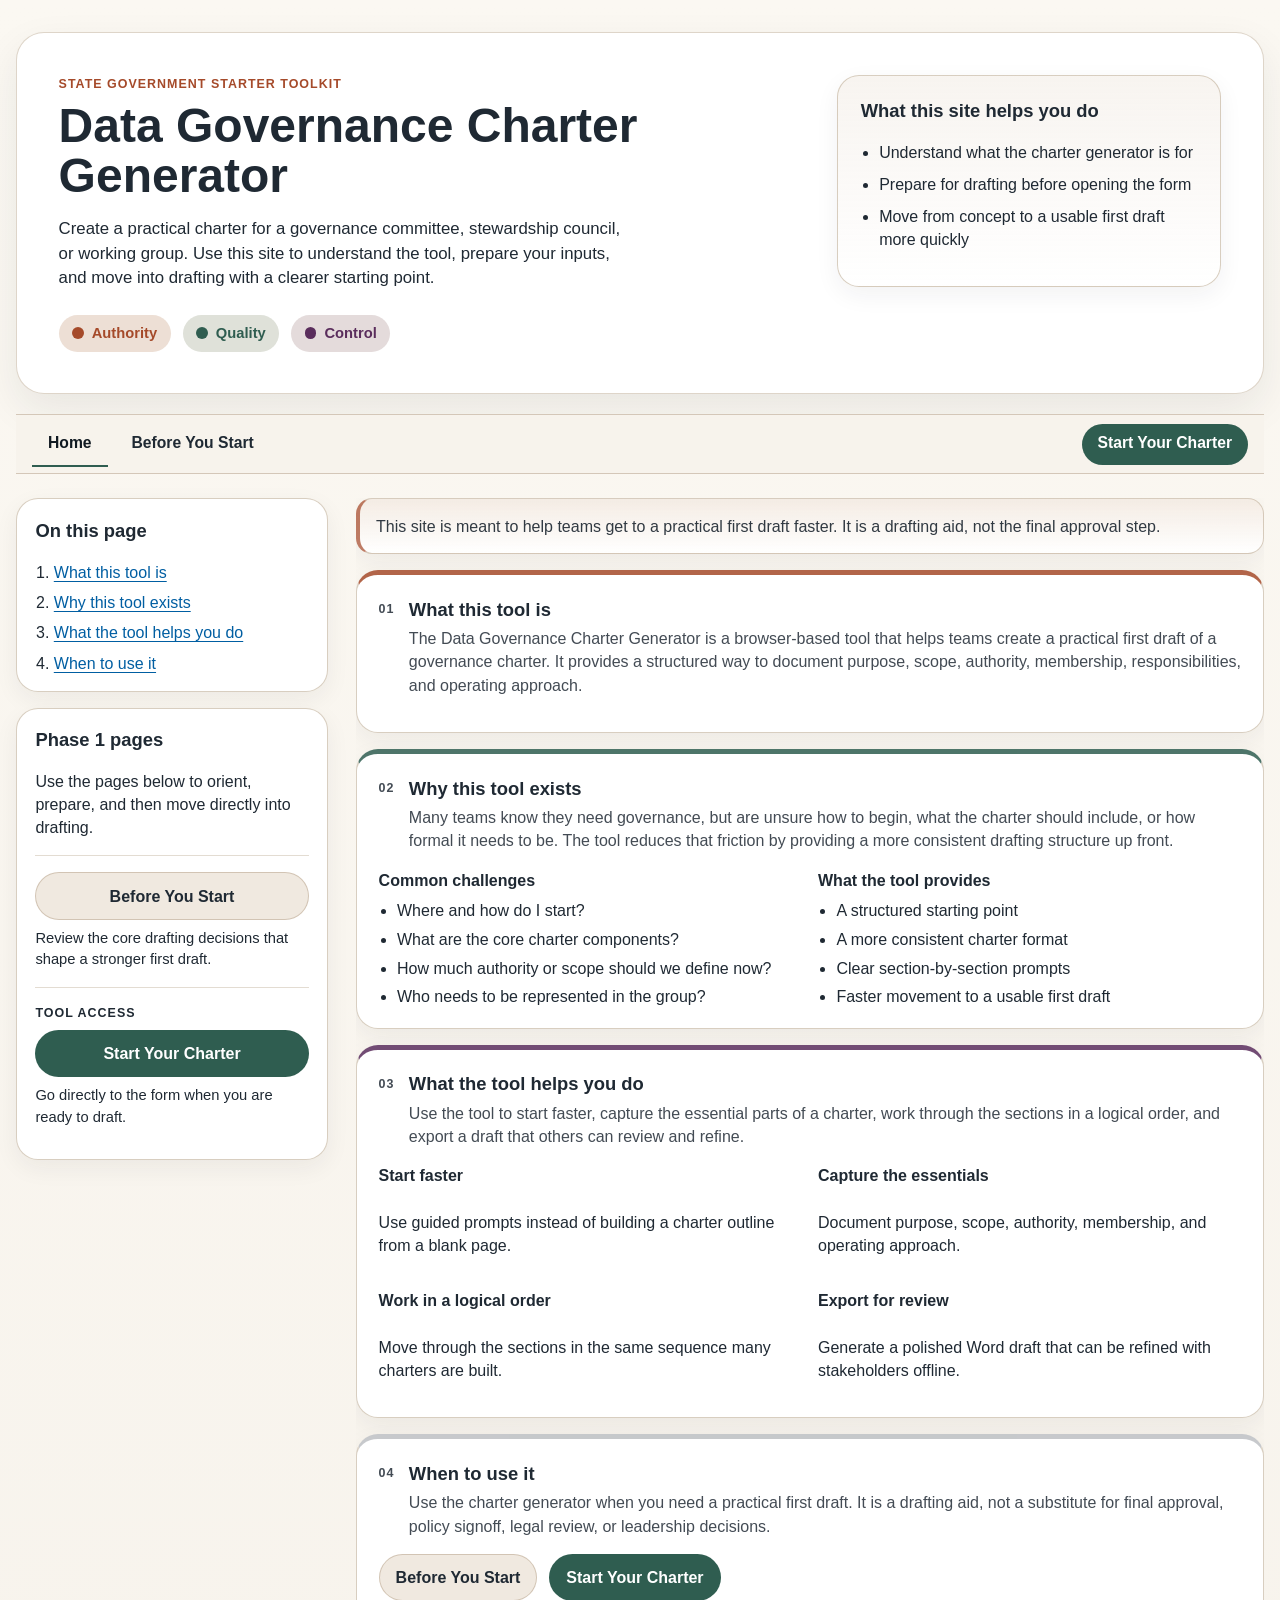
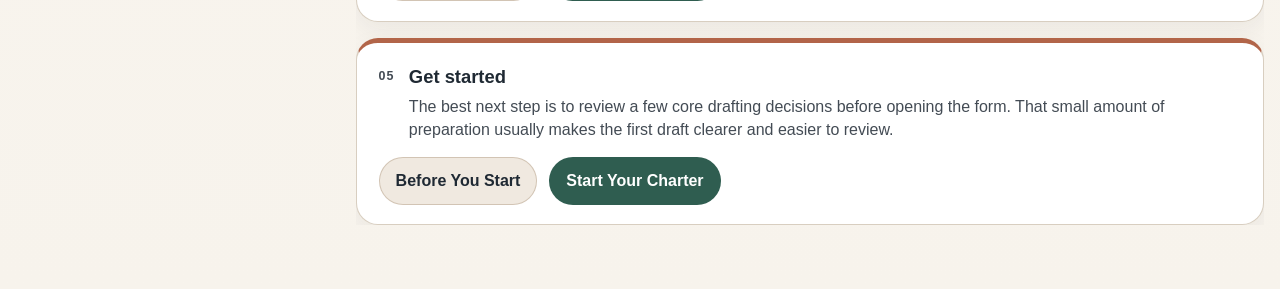
==== home.html @ 2866e6fb "Add files via upload" ====
<!DOCTYPE html>
<html lang="en">
<head>
  <meta charset="UTF-8" />
  <meta name="viewport" content="width=device-width, initial-scale=1.0" />
  <title>Data Governance Charter Generator | Home</title>
  <link rel="stylesheet" href="style.css" />
  <script defer src="script.js"></script>
</head>
<body>
  <a class="skip-link" href="#main-content">Skip to main content</a>

  <div class="page-shell">

    <header class="hero" aria-labelledby="page-title">
      <div class="hero__copy">
        <p class="eyebrow">State Government Starter Toolkit</p>
        <h1 id="page-title">Data Governance Charter Generator</h1>
        <p class="hero__lede">
          Create a practical charter for a governance committee, stewardship council, or working group. Use this site to understand the tool, prepare your inputs, and move into drafting with a clearer starting point.
        </p>

        <div class="hero__chips" aria-label="Design themes">
          <span class="role-chip role-chip--owner">Authority</span>
          <span class="role-chip role-chip--steward">Quality</span>
          <span class="role-chip role-chip--custodian">Control</span>
        </div>
      </div>

      <aside class="hero__panel" aria-label="What this site helps you do">
        <h2>What this site helps you do</h2>
        <ul>
          <li>Understand what the charter generator is for</li>
          <li>Prepare for drafting before opening the form</li>
          <li>Move from concept to a usable first draft more quickly</li>
        </ul>
      </aside>
    </header>

    <nav class="site-tabs" aria-label="Primary">
      <div class="site-tabs__inner">
        <a class="site-tab site-tab--active" href="home.html" aria-current="page">Home</a>
        <a class="site-tab" href="before-you-start.html">Before You Start</a>
        <a class="site-tab site-tab--primary" href="index.html#charter-form">Start Your Charter</a>
      </div>
    </nav>

    <main id="main-content" class="workspace">

      <nav class="jump-nav" aria-label="Page navigation">
        <div class="jump-nav__card">
          <h2>On this page</h2>
          <ol>
            <li><a href="#section-overview">What this tool is</a></li>
            <li><a href="#section-why">Why this tool exists</a></li>
            <li><a href="#section-helps">What the tool helps you do</a></li>
            <li><a href="#section-when">When to use it</a></li>
          </ol>
        </div>

        <div class="jump-nav__card jump-nav__card--support">
          <h2>Phase 1 pages</h2>
          <p>Use the pages below to orient, prepare, and then move directly into drafting.</p>

          <div class="jump-nav__actions">
            <a class="button button--secondary button--sidebar" href="before-you-start.html">Before You Start</a>
            <p class="jump-nav__helper">Review the core drafting decisions that shape a stronger first draft.</p>
          </div>

          <div class="jump-nav__utilities">
            <p class="utility-label">Tool access</p>
            <a class="button button--primary button--sidebar" href="index.html#charter-form">Start Your Charter</a>
            <p class="jump-nav__helper">Go directly to the form when you are ready to draft.</p>
          </div>
        </div>
      </nav>

      <div class="content-stack">
        <div class="inline-help-banner" role="note">
          This site is meant to help teams get to a practical first draft faster. It is a drafting aid, not the final approval step.
        </div>

        <article class="form-card form-card--owner" id="section-overview">
        <div class="section-heading">
        <p class="section-kicker">01</p>
        <div>
        <h2 id="home-panel-title">What this tool is</h2>
        <p>
                            The Data Governance Charter Generator is a browser-based tool that helps teams
                            create a practical first draft of a governance charter. It provides a structured
                            way to document purpose, scope, authority, membership, responsibilities, and
                            operating approach.
                          </p>
        </div>
        </div>
        </article>

        <article class="form-card form-card--steward" id="section-why">
        <div class="section-heading">
        <p class="section-kicker">02</p>
        <div>
        <h2>Why this tool exists</h2>
        <p>
                            Many teams know they need governance, but are unsure how to begin, what the
                            charter should include, or how formal it needs to be. The tool reduces that
                            friction by providing a more consistent drafting structure up front.
                          </p>
        </div>
        </div>
        <div class="field-grid field-grid--two">
        <div class="field-group">
        <h3>Common challenges</h3>
        <ul class="compact-list">
        <li>Where and how do I start?</li>
        <li>What are the core charter components?</li>
        <li>How much authority or scope should we define now?</li>
        <li>Who needs to be represented in the group?</li>
        </ul>
        </div>
        <div class="field-group">
        <h3>What the tool provides</h3>
        <ul class="compact-list">
        <li>A structured starting point</li>
        <li>A more consistent charter format</li>
        <li>Clear section-by-section prompts</li>
        <li>Faster movement to a usable first draft</li>
        </ul>
        </div>
        </div>
        </article>

        <article class="form-card form-card--custodian" id="section-helps">
        <div class="section-heading">
        <p class="section-kicker">03</p>
        <div>
        <h2>What the tool helps you do</h2>
        <p>
                            Use the tool to start faster, capture the essential parts of a charter, work
                            through the sections in a logical order, and export a draft that others can review
                            and refine.
                          </p>
        </div>
        </div>
        <div class="field-grid field-grid--two">
        <div class="field-group">
        <h3>Start faster</h3>
        <p>Use guided prompts instead of building a charter outline from a blank page.</p>
        </div>
        <div class="field-group">
        <h3>Capture the essentials</h3>
        <p>Document purpose, scope, authority, membership, and operating approach.</p>
        </div>
        <div class="field-group">
        <h3>Work in a logical order</h3>
        <p>Move through the sections in the same sequence many charters are built.</p>
        </div>
        <div class="field-group">
        <h3>Export for review</h3>
        <p>Generate a polished Word draft that can be refined with stakeholders offline.</p>
        </div>
        </div>
        </article>

        <article class="form-card form-card--support" id="section-when">
        <div class="section-heading">
        <p class="section-kicker">04</p>
        <div>
        <h2>When to use it</h2>
        <p>
                            Use the charter generator when you need a practical first draft. It is a drafting
                            aid, not a substitute for final approval, policy signoff, legal review, or leadership
                            decisions.
                          </p>
        </div>
        </div>
        <div class="action-row">
        <a class="button button--secondary" href="before-you-start.html">Before You Start</a>
        <a class="button button--primary" href="index.html#charter-form">Start Your Charter</a>
        </div>
        </article>


        <section class="form-card form-card--owner" id="section-start" aria-labelledby="section-start-title">
          <div class="section-heading">
            <p class="section-kicker">05</p>
            <div>
              <h2 id="section-start-title">Get started</h2>
              <p>
                The best next step is to review a few core drafting decisions before opening the form.
                That small amount of preparation usually makes the first draft clearer and easier to review.
              </p>
            </div>
          </div>

          <div class="action-row">
            <a class="button button--secondary" href="before-you-start.html">Before You Start</a>
            <a class="button button--primary" href="index.html#charter-form">Start Your Charter</a>
          </div>
        </section>
      </div>
    </main>
  </div>
</body>
</html>
---- style.css ----
:root {
  --owner-core: #A54A2A;
  --owner-tint: #EDDFD5;
  --steward-core: #2F5D50;
  --steward-tint: #DFE1D9;
  --custodian-core: #5A2D5C;
  --custodian-tint: #E4DBDB;
  --ink: #1F2933;
  --linen: #F7F3EC;
  --sand: #E8DDD0;
  --divider: #C8B9A6;
  --focus-link: #005EA2;
  --focus-tint: #D8E8F5;
  --surface: #FFFFFF;
  --shadow: 0 16px 40px rgba(31, 41, 51, 0.08);
  --shadow-soft: 0 8px 24px rgba(31, 41, 51, 0.06);
  --radius-xl: 28px;
  --radius-lg: 22px;
  --radius-md: 16px;
  --radius-sm: 12px;
  --space-1: 0.25rem;
  --space-2: 0.5rem;
  --space-3: 0.75rem;
  --space-4: 1rem;
  --space-5: 1.25rem;
  --space-6: 1.5rem;
  --space-8: 2rem;
  --space-10: 2.5rem;
  --space-12: 3rem;
  --font-sans: Aptos, Arial, Calibri, "Segoe UI", sans-serif;
}

* {
  box-sizing: border-box;
}

html {
  scroll-behavior: smooth;
}

body {
  margin: 0;
  background: linear-gradient(180deg, #fbf8f2 0%, var(--linen) 100%);
  color: var(--ink);
  font-family: var(--font-sans);
  line-height: 1.45;
}

img,
svg {
  display: block;
  max-width: 100%;
}

a {
  color: var(--focus-link);
  text-decoration: underline;
  text-underline-offset: 0.16em;
}

a:hover {
  text-decoration-thickness: 2px;
}

button,
input,
select,
textarea {
  font: inherit;
}

.skip-link {
  position: absolute;
  left: -9999px;
  top: auto;
}

.skip-link:focus {
  left: 1rem;
  top: 1rem;
  z-index: 50;
  background: var(--focus-tint);
  color: var(--ink);
  padding: 0.75rem 1rem;
  border-radius: 0.5rem;
  box-shadow: var(--shadow-soft);
}

.page-shell {
  width: min(1320px, calc(100% - 2rem));
  margin: 0 auto;
  padding: 2rem 0 4rem;
}

.hero {
  display: grid;
  grid-template-columns: minmax(0, 1.75fr) minmax(280px, 0.9fr);
  gap: var(--space-8);
  align-items: start;
  background: var(--surface);
  border: 1px solid rgba(200, 185, 166, 0.6);
  border-radius: var(--radius-xl);
  padding: clamp(1.5rem, 2vw + 1rem, 2.75rem);
  box-shadow: var(--shadow);
}

.eyebrow,
.section-kicker,
.filename-label,
.utility-label {
  margin: 0 0 var(--space-2);
  font-size: 0.78rem;
  font-weight: 700;
  letter-spacing: 0.08em;
  text-transform: uppercase;
}

.eyebrow {
  color: var(--owner-core);
}

.hero h1 {
  margin: 0;
  font-size: clamp(2rem, 1.6rem + 1.8vw, 3rem);
  line-height: 1.05;
}

.hero__lede,
.hero__note,
.section-heading p,
.jump-nav__card p,
.form-status,
.field-note,
.advanced-panel__body,
.progress-label {
  line-height: 1.45;
}

.hero__lede {
  max-width: 62ch;
  margin: var(--space-4) 0 0;
  font-size: 1.05rem;
}

.hero__chips {
  display: flex;
  flex-wrap: wrap;
  gap: 0.75rem;
  margin-top: var(--space-6);
}

.role-chip {
  display: inline-flex;
  align-items: center;
  gap: 0.5rem;
  padding: 0.5rem 0.85rem;
  border-radius: 999px;
  font-size: 0.92rem;
  font-weight: 700;
}

.role-chip::before {
  content: "";
  width: 0.72rem;
  height: 0.72rem;
  border-radius: 999px;
  background: currentColor;
}

.role-chip--owner {
  background: var(--owner-tint);
  color: var(--owner-core);
}

.role-chip--steward {
  background: var(--steward-tint);
  color: var(--steward-core);
}

.role-chip--custodian {
  background: var(--custodian-tint);
  color: var(--custodian-core);
}

.hero__panel,
.jump-nav__card,
.form-card,
.phase-panel__grid > .form-card {
  background: var(--surface);
  border: 1px solid rgba(200, 185, 166, 0.7);
  border-radius: var(--radius-lg);
  box-shadow: var(--shadow-soft);
}

.hero__panel {
  padding: 1.4rem 1.4rem 1.2rem;
  background: linear-gradient(180deg, rgba(232, 221, 208, 0.32) 0%, rgba(255, 255, 255, 1) 100%);
}

.hero__panel h2,
.jump-nav__card h2,
.section-heading h2 {
  margin: 0;
  font-size: 1.15rem;
}

.hero__panel ul {
  margin: 1rem 0;
  padding-left: 1.15rem;
}

.hero__panel li + li {
  margin-top: 0.55rem;
}

.site-tabs {
  position: sticky;
  top: 0;
  z-index: 25;
  margin: 1.25rem 0 1.5rem;
  border-top: 1px solid rgba(200, 185, 166, 0.75);
  border-bottom: 1px solid rgba(200, 185, 166, 0.75);
  background: rgba(247, 243, 236, 0.96);
  backdrop-filter: blur(10px);
}

.site-tabs__inner {
  display: flex;
  flex-wrap: wrap;
  gap: 0.5rem;
  padding: 0 1rem;
  min-height: 58px;
  align-items: center;
}

.site-tab {
  display: inline-flex;
  align-items: center;
  justify-content: center;
  min-height: 44px;
  padding: 0.75rem 1rem;
  border-bottom: 2px solid transparent;
  color: var(--ink);
  text-decoration: none;
  font-size: 0.98rem;
  font-weight: 600;
  line-height: 1.2;
  white-space: nowrap;
  transition: background-color 140ms ease, color 140ms ease, border-color 140ms ease, transform 140ms ease;
}

.site-tab:hover,
.site-tab:focus-visible {
  background: #efe8de;
  color: #111a22;
  outline: none;
}

.site-tab--active {
  border-bottom-color: var(--steward-core);
  color: #111a22;
}

.site-tab--primary {
  margin-left: auto;
  border-bottom-color: transparent;
  background: var(--steward-core);
  color: #ffffff;
  border-radius: 999px;
  min-height: 38px;
  padding: 0.65rem 1rem;
}

.site-tab--primary:hover,
.site-tab--primary:focus-visible {
  background: #274d43;
  color: #ffffff;
}

.phase-panels {
  margin-bottom: var(--space-8);
}

.phase-panel {
  display: none;
}

.phase-panel.is-active {
  display: block;
}

.phase-panel__grid {
  display: grid;
  gap: 1rem;
}

.workspace {
  display: grid;
  grid-template-columns: 312px minmax(0, 1fr);
  column-gap: 1.75rem;
  row-gap: 1.75rem;
  align-items: start;
}

.workspace > * {
  min-width: 0;
}

.jump-nav {
  grid-column: 1;
  width: 312px;
  max-width: 100%;
  min-width: 0;
  position: sticky;
  top: 5rem;
  display: grid;
  gap: 1rem;
  align-self: start;
  justify-self: start;
}

.jump-nav__card {
  padding: 1.15rem 1.15rem 1rem;
}

.jump-nav__card ol {
  margin: 1rem 0 0;
  padding-left: 1.15rem;
}

.jump-nav__card li + li {
  margin-top: 0.45rem;
}

.jump-nav__actions,
.jump-nav__utilities {
  margin-top: 1rem;
  padding-top: 1rem;
  border-top: 1px solid rgba(200, 185, 166, 0.5);
}

.jump-nav__helper {
  margin-top: 0.5rem;
  font-size: 0.92rem;
  overflow-wrap: anywhere;
  word-break: break-word;
}

#filename-preview {
  display: inline-block;
  max-width: 100%;
  overflow-wrap: anywhere;
  word-break: break-word;
}

.progress-meter {
  width: 100%;
  height: 10px;
  margin: 0.9rem 0 0.35rem;
  border-radius: 999px;
  background: rgba(232, 221, 208, 0.7);
  overflow: hidden;
}

.progress-meter__bar {
  height: 100%;
  width: 0;
  background: linear-gradient(90deg, var(--owner-core) 0%, var(--steward-core) 55%, var(--custodian-core) 100%);
  transition: width 220ms ease;
}

.progress-label {
  margin: 0 0 1rem;
  font-size: 0.92rem;
  color: rgba(31, 41, 51, 0.8);
}

.inline-help-banner {
  padding: 0.95rem 1rem;
  border: 1px solid rgba(200, 185, 166, 0.72);
  border-left: 4px solid rgba(165, 74, 42, 0.72);
  border-radius: var(--radius-md);
  background: linear-gradient(180deg, rgba(237, 223, 213, 0.46) 0%, rgba(255, 255, 255, 0.94) 100%);
  color: rgba(31, 41, 51, 0.92);
  box-shadow: var(--shadow-soft);
}

.charter-form {
  display: grid;
  gap: 1rem;
}

.form-card {
  padding: 1.35rem 1.35rem 1.2rem;
}

.form-card--owner {
  border-top: 5px solid rgba(165, 74, 42, 0.85);
}

.form-card--steward {
  border-top: 5px solid rgba(47, 93, 80, 0.85);
}

.form-card--custodian {
  border-top: 5px solid rgba(90, 45, 92, 0.85);
}

.form-card--support {
  border-top: 5px solid rgba(31, 41, 51, 0.25);
}

.section-heading {
  display: grid;
  grid-template-columns: auto 1fr;
  gap: 0.9rem;
  align-items: start;
  margin-bottom: 1rem;
}

.section-heading h2 {
  margin-bottom: 0.25rem;
}

.section-heading p {
  margin: 0;
  color: rgba(31, 41, 51, 0.84);
}

.section-kicker {
  color: rgba(31, 41, 51, 0.55);
  padding-top: 0.2rem;
}

.field-grid {
  display: grid;
  gap: 1rem;
}

.field-grid--two {
  grid-template-columns: repeat(2, minmax(0, 1fr));
}

.field-group {
  display: grid;
  gap: 0.45rem;
}

.field-group--full {
  grid-column: 1 / -1;
}

.field-group h3 {
  margin: 0;
  font-size: 1rem;
}

label {
  font-weight: 700;
  color: var(--ink);
}

input[type="text"],
input[type="date"],
select,
textarea {
  width: 100%;
  min-height: 46px;
  border: 1px solid rgba(200, 185, 166, 0.95);
  border-radius: var(--radius-sm);
  padding: 0.78rem 0.9rem;
  background: #fffdfa;
  color: var(--ink);
  transition: border-color 140ms ease, box-shadow 140ms ease, background-color 140ms ease;
}

textarea {
  min-height: 132px;
  resize: vertical;
}

input:focus,
select:focus,
textarea:focus,
button:focus-visible,
.site-tab:focus-visible {
  outline: none;
  border-color: var(--focus-link);
  box-shadow: 0 0 0 4px rgba(0, 94, 162, 0.14);
}

.field-note,
.field-note-inline {
  font-size: 0.92rem;
  color: rgba(31, 41, 51, 0.75);
}

.field-note-inline {
  font-weight: 500;
  margin-left: 0.35rem;
}

.filename-label {
  margin-top: 1rem;
}

.info-chip {
  display: inline-flex;
  align-items: center;
  justify-content: center;
  width: 1.1rem;
  height: 1.1rem;
  margin-left: 0.25rem;
  border-radius: 999px;
  background: rgba(31, 41, 51, 0.1);
  color: var(--ink);
  font-size: 0.78rem;
  font-weight: 700;
  cursor: help;
}

.checkbox-grid {
  display: grid;
  grid-template-columns: repeat(2, minmax(0, 1fr));
  gap: 0.65rem 1rem;
  padding: 0.25rem 0 0.1rem;
}

.checkbox-grid label {
  display: flex;
  align-items: start;
  gap: 0.55rem;
  font-weight: 600;
}

.checkbox-grid input {
  margin-top: 0.2rem;
}

.table-wrap {
  overflow-x: auto;
}

.members-table {
  width: 100%;
  border-collapse: collapse;
  min-width: 660px;
  background: #fffdfa;
  border: 1px solid rgba(200, 185, 166, 0.7);
  border-radius: var(--radius-sm);
}

.members-table th,
.members-table td {
  padding: 0.7rem;
  border-bottom: 1px solid rgba(200, 185, 166, 0.55);
  text-align: left;
  vertical-align: top;
}

.members-table th {
  font-size: 0.92rem;
  background: rgba(232, 221, 208, 0.35);
}

.members-table td input,
.members-table td select {
  min-height: 40px;
  padding: 0.55rem 0.7rem;
}

.members-table tbody tr:last-child td {
  border-bottom: none;
}

.remove-row {
  border: none;
  border-radius: 999px;
  padding: 0.45rem 0.7rem;
  background: rgba(165, 74, 42, 0.1);
  color: var(--owner-core);
  cursor: pointer;
}

.remove-row:hover {
  background: rgba(165, 74, 42, 0.16);
}

.advanced-panel {
  border: 1px solid rgba(200, 185, 166, 0.65);
  border-radius: var(--radius-md);
  overflow: hidden;
}

.advanced-panel + .advanced-panel {
  margin-top: 1rem;
}

.advanced-panel__header {
  padding: 0.9rem 1rem;
  background: rgba(232, 221, 208, 0.28);
}

.advanced-panel__header h3 {
  margin: 0;
  font-size: 1rem;
}

.advanced-panel__body {
  padding: 1rem;
  display: grid;
  gap: 1rem;
}

.button {
  display: inline-flex;
  align-items: center;
  justify-content: center;
  gap: 0.5rem;
  min-height: 42px;
  border: 1px solid transparent;
  border-radius: 999px;
  padding: 0.7rem 1rem;
  font-weight: 700;
  text-decoration: none;
  cursor: pointer;
  transition: transform 120ms ease, background-color 120ms ease, box-shadow 120ms ease;
}

.button:hover {
  transform: translateY(-1px);
}

.button--primary {
  background: var(--steward-core);
  color: #ffffff;
}

.button--primary:hover {
  background: #274d43;
}

.button--secondary {
  background: rgba(232, 221, 208, 0.65);
  color: var(--ink);
  border-color: rgba(200, 185, 166, 0.75);
}

.button--secondary:hover {
  background: rgba(232, 221, 208, 0.95);
}

.button--utility {
  background: rgba(31, 41, 51, 0.07);
  color: var(--ink);
}

.button--utility:hover {
  background: rgba(31, 41, 51, 0.13);
}

.button--sidebar {
  width: 100%;
}

.button--large {
  min-height: 50px;
  padding-inline: 1.25rem;
}

.action-row {
  display: flex;
  flex-wrap: wrap;
  gap: 0.75rem;
}

.compact-list {
  margin: 0;
  padding-left: 1.15rem;
}

.compact-list li + li {
  margin-top: 0.35rem;
}

.jump-top {
  position: fixed;
  right: 1rem;
  bottom: 1rem;
  z-index: 30;
  border: none;
  border-radius: 999px;
  background: rgba(31, 41, 51, 0.92);
  color: #ffffff;
  min-height: 44px;
  padding: 0.75rem 0.95rem;
  cursor: pointer;
  box-shadow: var(--shadow-soft);
  opacity: 0;
  visibility: hidden;
  transform: translateY(12px);
  transition: opacity 180ms ease, transform 180ms ease, visibility 180ms ease;
}

.jump-top.is-visible {
  opacity: 1;
  visibility: visible;
  transform: translateY(0);
}

[hidden] {
  display: none !important;
}

@media (max-width: 1120px) {
  .workspace {
    grid-template-columns: 1fr;
  }

  .jump-nav {
    grid-column: 1;
    width: 100%;
    max-width: none;
    min-width: 0;
    position: static;
    grid-template-columns: repeat(2, minmax(0, 1fr));
  }

  .content-stack {
    grid-column: 1;
    width: 100%;
  }
}

@media (max-width: 900px) {
  .hero {
    grid-template-columns: 1fr;
  }

  .field-grid--two,
  .checkbox-grid {
    grid-template-columns: 1fr;
  }

  .site-tab--primary {
    margin-left: 0;
  }
}

@media (max-width: 720px) {
  .page-shell {
    width: min(100% - 1rem, 1320px);
    padding-top: 1rem;
  }

  .site-tabs__inner {
    padding: 0.5rem 0.6rem;
  }

  .site-tab {
    min-height: 40px;
    padding: 0.65rem 0.85rem;
    font-size: 0.95rem;
  }

  .site-tab--primary {
    width: 100%;
    justify-content: center;
  }

  .jump-nav {
    grid-template-columns: 1fr;
  }

  .form-card,
  .hero,
  .jump-nav__card {
    border-radius: 18px;
  }

  .section-heading {
    grid-template-columns: 1fr;
    gap: 0.35rem;
  }

  .action-row {
    flex-direction: column;
    align-items: stretch;
  }
}


.site-tab--primary.site-tab--active {
  box-shadow: 0 0 0 2px rgba(255, 255, 255, 0.65), 0 0 0 4px rgba(47, 93, 80, 0.18);
}

.content-stack {
  grid-column: 2;
  display: grid;
  gap: 1rem;
  min-width: 0;
  width: 100%;
  overflow: hidden;
}

.inline-help-banner,
.charter-form,
.form-card {
  min-width: 0;
}

.charter-form {
  min-width: 0;
}

.field-hint {
  margin: 0.45rem 0 0;
  font-size: 0.92rem;
  color: var(--muted);
  overflow-wrap: anywhere;
  word-break: break-word;
}

@media (max-width: 980px) {
  .content-stack {
    order: 2;
  }
}
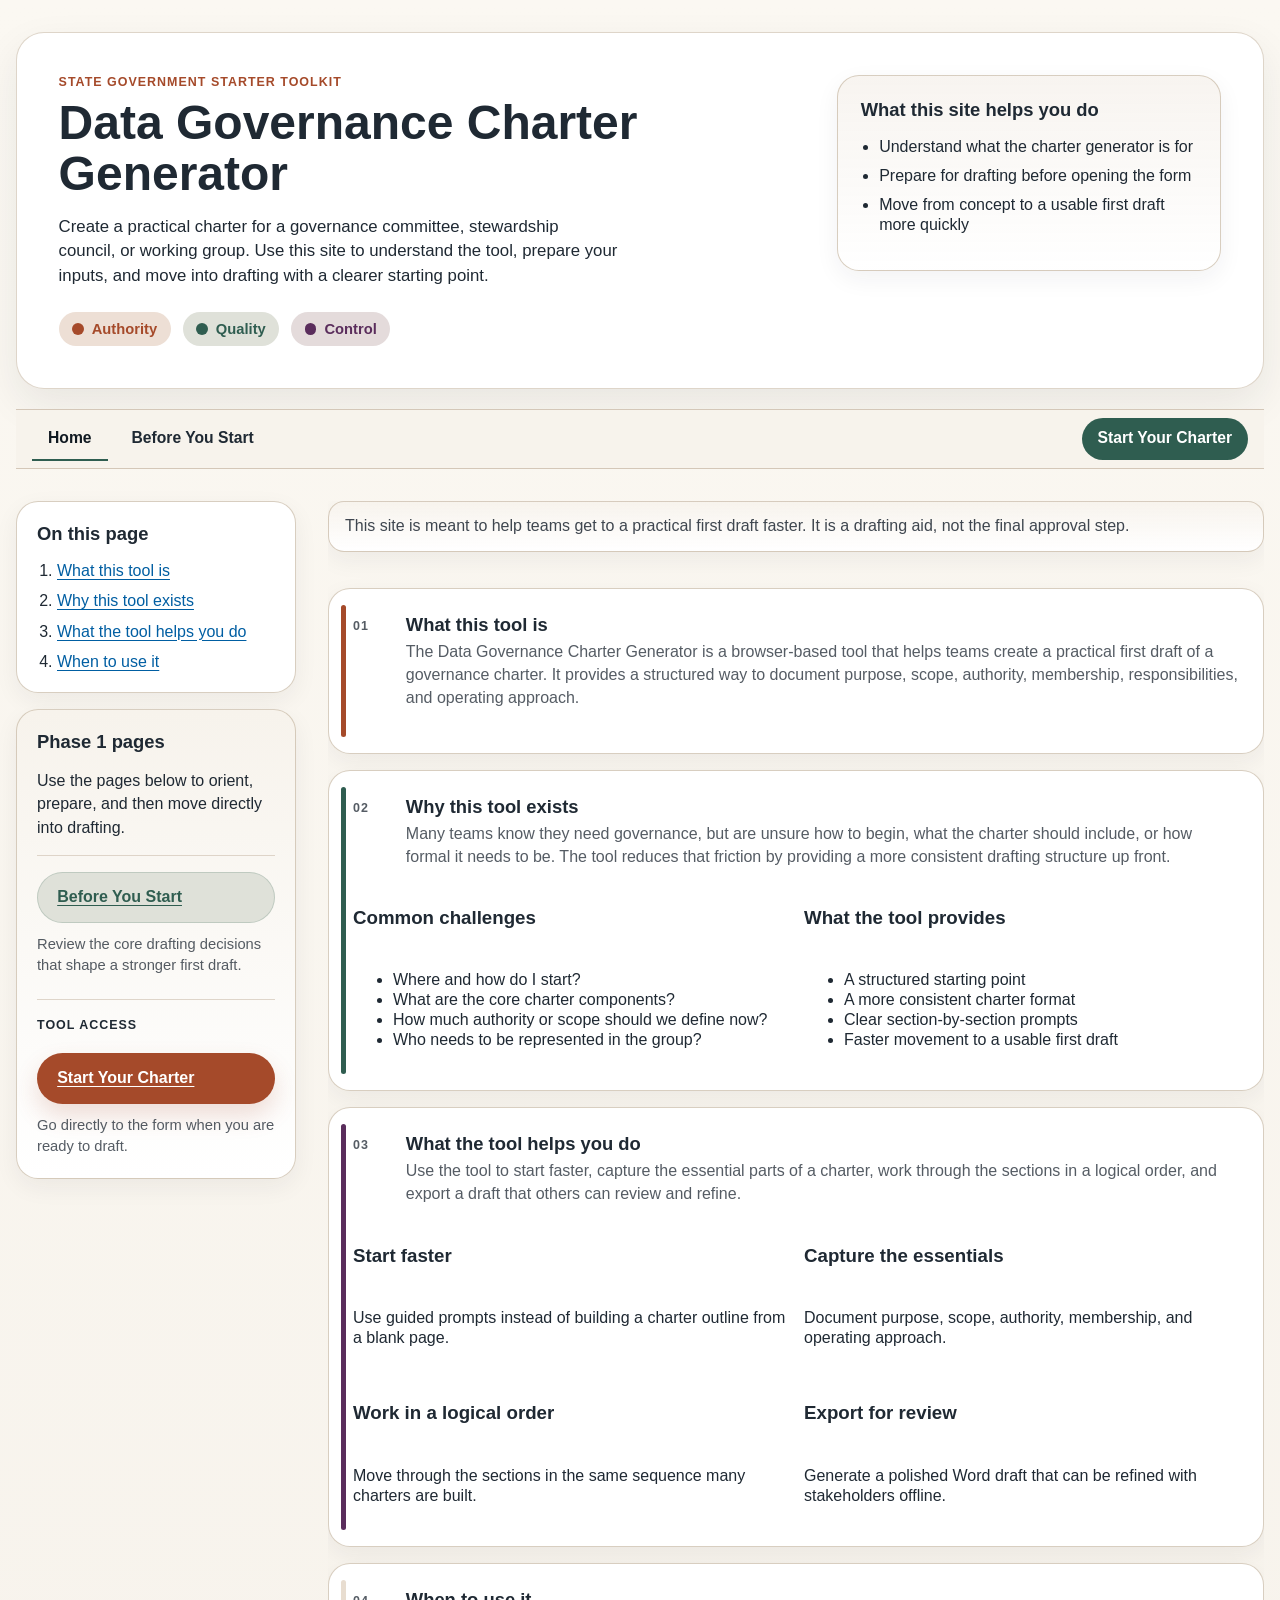
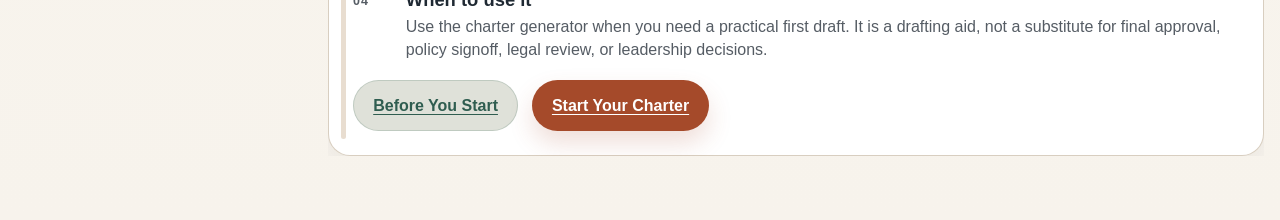
==== commit ce5fd923: "Add files via upload" ====
--- a/home.html
+++ b/home.html
@@ -179,24 +179,6 @@
         </div>
         </article>
 
-
-        <section class="form-card form-card--owner" id="section-start" aria-labelledby="section-start-title">
-          <div class="section-heading">
-            <p class="section-kicker">05</p>
-            <div>
-              <h2 id="section-start-title">Get started</h2>
-              <p>
-                The best next step is to review a few core drafting decisions before opening the form.
-                That small amount of preparation usually makes the first draft clearer and easier to review.
-              </p>
-            </div>
-          </div>
-
-          <div class="action-row">
-            <a class="button button--secondary" href="before-you-start.html">Before You Start</a>
-            <a class="button button--primary" href="index.html#charter-form">Start Your Charter</a>
-          </div>
-        </section>
       </div>
     </main>
   </div>
--- a/style.css
+++ b/style.css
@@ -1,3 +1,4 @@
+/* Theme tokens and global design primitives. */
 :root {
   --owner-core: #A54A2A;
   --owner-tint: #EDDFD5;
@@ -14,7 +15,6 @@
   --surface: #FFFFFF;
   --shadow: 0 16px 40px rgba(31, 41, 51, 0.08);
   --shadow-soft: 0 8px 24px rgba(31, 41, 51, 0.06);
-  --radius-xl: 28px;
   --radius-lg: 22px;
   --radius-md: 16px;
   --radius-sm: 12px;
@@ -34,6 +34,7 @@
   box-sizing: border-box;
 }
 
+/* Base page typography and element defaults. */
 html {
   scroll-behavior: smooth;
 }
@@ -43,7 +44,7 @@
   background: linear-gradient(180deg, #fbf8f2 0%, var(--linen) 100%);
   color: var(--ink);
   font-family: var(--font-sans);
-  line-height: 1.45;
+  line-height: 1.25;
 }
 
 img,
@@ -86,6 +87,7 @@
   box-shadow: var(--shadow-soft);
 }
 
+/* High-level shell and hero layout. */
 .page-shell {
   width: min(1320px, calc(100% - 2rem));
   margin: 0 auto;
@@ -99,7 +101,7 @@
   align-items: start;
   background: var(--surface);
   border: 1px solid rgba(200, 185, 166, 0.6);
-  border-radius: var(--radius-xl);
+  border-radius: 28px;
   padding: clamp(1.5rem, 2vw + 1rem, 2.75rem);
   box-shadow: var(--shadow);
 }
@@ -132,12 +134,12 @@
 .form-status,
 .field-note,
 .advanced-panel__body,
-.progress-label {
+.field-help {
   line-height: 1.45;
 }
 
 .hero__lede {
-  max-width: 62ch;
+  max-width: 60ch;
   margin: var(--space-4) 0 0;
   font-size: 1.05rem;
 }
@@ -184,8 +186,7 @@
 
 .hero__panel,
 .jump-nav__card,
-.form-card,
-.phase-panel__grid > .form-card {
+.form-card {
   background: var(--surface);
   border: 1px solid rgba(200, 185, 166, 0.7);
   border-radius: var(--radius-lg);
@@ -213,6 +214,7 @@
   margin-top: 0.55rem;
 }
 
+/* Dev branch top tabs preserved on the patched page. */
 .site-tabs {
   position: sticky;
   top: 0;
@@ -277,480 +279,893 @@
   color: #ffffff;
 }
 
-.phase-panels {
-  margin-bottom: var(--space-8);
-}
-
-.phase-panel {
-  display: none;
-}
-
-.phase-panel.is-active {
-  display: block;
-}
-
-.phase-panel__grid {
-  display: grid;
-  gap: 1rem;
-}
-
+.site-tab--primary.site-tab--active {
+  box-shadow: 0 0 0 2px rgba(255, 255, 255, 0.65), 0 0 0 4px rgba(47, 93, 80, 0.18);
+}
+
+/* Main workspace with sticky jump navigation. */
 .workspace {
   display: grid;
-  grid-template-columns: 312px minmax(0, 1fr);
-  column-gap: 1.75rem;
-  row-gap: 1.75rem;
-  align-items: start;
-}
-
-.workspace > * {
-  min-width: 0;
+  grid-template-columns: minmax(220px, 280px) minmax(0, 1fr);
+  gap: var(--space-8);
+  margin-top: var(--space-8);
 }
 
 .jump-nav {
-  grid-column: 1;
-  width: 312px;
-  max-width: 100%;
-  min-width: 0;
   position: sticky;
   top: 5rem;
+  align-self: start;
   display: grid;
   gap: 1rem;
-  align-self: start;
-  justify-self: start;
 }
 
 .jump-nav__card {
-  padding: 1.15rem 1.15rem 1rem;
+  padding: 1.25rem;
 }
 
 .jump-nav__card ol {
   margin: 1rem 0 0;
-  padding-left: 1.15rem;
+  padding-left: 1.25rem;
 }
 
 .jump-nav__card li + li {
-  margin-top: 0.45rem;
-}
-
-.jump-nav__actions,
-.jump-nav__utilities {
+  margin-top: 0.65rem;
+}
+
+.jump-nav__card--support {
+  background: linear-gradient(180deg, rgba(247, 243, 236, 1) 0%, rgba(255, 255, 255, 1) 100%);
+}
+
+.progress {
+  margin: 0.85rem 0 1rem;
+  height: 0.7rem;
+  border-radius: 999px;
+  background: rgba(200, 185, 166, 0.42);
+  overflow: hidden;
+}
+
+.progress span {
+  display: block;
+  width: 0;
+  height: 100%;
+  background: linear-gradient(90deg, var(--steward-core), var(--owner-core));
+  transition: width 180ms ease;
+}
+
+.filename-label {
+  color: rgba(31, 41, 51, 0.72);
+}
+
+.filename-preview {
+  margin: 0;
+  padding: 0.8rem 0.9rem;
+  background: var(--linen);
+  border: 1px solid rgba(200, 185, 166, 0.7);
+  border-radius: var(--radius-sm);
+  overflow-wrap: anywhere;
+}
+
+.jump-nav__actions {
   margin-top: 1rem;
   padding-top: 1rem;
-  border-top: 1px solid rgba(200, 185, 166, 0.5);
+  border-top: 1px solid rgba(200, 185, 166, 0.55);
+  display: grid;
+  gap: 0.7rem;
+}
+
+.jump-nav__utilities {
+  margin-top: 1.4rem;
+  padding-top: 1rem;
+  border-top: 1px solid rgba(200, 185, 166, 0.55);
+  display: grid;
+  gap: 0.7rem;
 }
 
 .jump-nav__helper {
-  margin-top: 0.5rem;
+  margin: 0;
   font-size: 0.92rem;
-  overflow-wrap: anywhere;
-  word-break: break-word;
-}
-
-#filename-preview {
-  display: inline-block;
-  max-width: 100%;
-  overflow-wrap: anywhere;
-  word-break: break-word;
-}
-
-.progress-meter {
+  color: rgba(31, 41, 51, 0.76);
+}
+
+.content-stack {
+  grid-column: 2;
+  display: grid;
+  gap: 1rem;
+  min-width: 0;
   width: 100%;
-  height: 10px;
-  margin: 0.9rem 0 0.35rem;
+  overflow: hidden;
+}
+
+#charter-form {
+  display: grid;
+  gap: 1.1rem;
+}
+
+/* Section cards are color-coded by governance role. */
+.form-card {
+  position: relative;
+  padding: 1.5rem;
+}
+
+.form-card::before {
+  content: "";
+  position: absolute;
+  inset: 1rem auto 1rem 0.75rem;
+  width: 0.34rem;
   border-radius: 999px;
-  background: rgba(232, 221, 208, 0.7);
-  overflow: hidden;
-}
-
-.progress-meter__bar {
-  height: 100%;
-  width: 0;
-  background: linear-gradient(90deg, var(--owner-core) 0%, var(--steward-core) 55%, var(--custodian-core) 100%);
-  transition: width 220ms ease;
-}
-
-.progress-label {
-  margin: 0 0 1rem;
-  font-size: 0.92rem;
-  color: rgba(31, 41, 51, 0.8);
-}
-
-.inline-help-banner {
-  padding: 0.95rem 1rem;
-  border: 1px solid rgba(200, 185, 166, 0.72);
-  border-left: 4px solid rgba(165, 74, 42, 0.72);
-  border-radius: var(--radius-md);
-  background: linear-gradient(180deg, rgba(237, 223, 213, 0.46) 0%, rgba(255, 255, 255, 0.94) 100%);
-  color: rgba(31, 41, 51, 0.92);
-  box-shadow: var(--shadow-soft);
-}
-
-.charter-form {
-  display: grid;
+}
+
+.form-card--owner::before {
+  background: var(--owner-core);
+}
+
+.form-card--steward::before {
+  background: var(--steward-core);
+}
+
+.form-card--custodian::before {
+  background: var(--custodian-core);
+}
+
+.form-card--support::before {
+  background: var(--sand);
+}
+
+.section-heading {
+  display: grid;
+  grid-template-columns: auto 1fr;
   gap: 1rem;
-}
-
-.form-card {
-  padding: 1.35rem 1.35rem 1.2rem;
-}
-
-.form-card--owner {
-  border-top: 5px solid rgba(165, 74, 42, 0.85);
-}
-
-.form-card--steward {
-  border-top: 5px solid rgba(47, 93, 80, 0.85);
-}
-
-.form-card--custodian {
-  border-top: 5px solid rgba(90, 45, 92, 0.85);
-}
-
-.form-card--support {
-  border-top: 5px solid rgba(31, 41, 51, 0.25);
-}
-
-.section-heading {
-  display: grid;
-  grid-template-columns: auto 1fr;
-  gap: 0.9rem;
   align-items: start;
-  margin-bottom: 1rem;
-}
-
-.section-heading h2 {
-  margin-bottom: 0.25rem;
+  margin-bottom: 1.2rem;
+}
+
+.section-heading--compact {
+  grid-template-columns: 1fr;
 }
 
 .section-heading p {
-  margin: 0;
-  color: rgba(31, 41, 51, 0.84);
+  margin: 0.25rem 0 0;
+  color: rgba(31, 41, 51, 0.76);
 }
 
 .section-kicker {
+  min-width: 2.3rem;
+  margin-top: 0.25rem;
   color: rgba(31, 41, 51, 0.55);
-  padding-top: 0.2rem;
 }
 
 .field-grid {
   display: grid;
-  gap: 1rem;
+  gap: 1.15rem 1rem;
+  align-items: start;
 }
 
 .field-grid--two {
   grid-template-columns: repeat(2, minmax(0, 1fr));
 }
 
+.field-grid--stack {
+  grid-template-columns: minmax(0, 1fr);
+}
+
 .field-group {
   display: grid;
-  gap: 0.45rem;
+  gap: 0.4rem;
+  align-content: start;
 }
 
 .field-group--full {
   grid-column: 1 / -1;
 }
 
-.field-group h3 {
-  margin: 0;
-  font-size: 1rem;
-}
-
 label {
   font-weight: 700;
-  color: var(--ink);
-}
-
-input[type="text"],
-input[type="date"],
+  font-size: 0.98rem;
+}
+
+.field-group-label {
+  font-weight: 700;
+  font-size: 0.98rem;
+}
+
+.inline-help-banner {
+  margin-bottom: var(--space-5);
+  padding: 0.9rem 1rem;
+  border: 1px solid rgba(200, 185, 166, 0.72);
+  border-radius: var(--radius-md);
+  background: linear-gradient(180deg, rgba(247, 243, 236, 0.95) 0%, rgba(255, 255, 255, 1) 100%);
+  color: rgba(31, 41, 51, 0.86);
+  box-shadow: var(--shadow-soft);
+}
+
+.field-label-row {
+  position: relative;
+  display: flex;
+  align-items: flex-start;
+  justify-content: flex-start;
+  gap: 0.45rem;
+  min-width: 0;
+}
+
+.field-label-row > :is(label, .field-group-label) {
+  margin: 0;
+  flex: 0 1 auto;
+  min-width: 0;
+}
+
+.field-help {
+  position: static;
+  display: inline-flex;
+  flex: 0 0 auto;
+  align-self: flex-start;
+  margin-top: 0.05rem;
+}
+
+.field-help__button {
+  display: inline-flex;
+  align-items: center;
+  justify-content: center;
+  width: 1.4rem;
+  height: 1.4rem;
+  margin-top: 0.05rem;
+  padding: 0;
+  border: 1px solid rgba(31, 41, 51, 0.18);
+  border-radius: 999px;
+  background: rgba(247, 243, 236, 0.96);
+  color: var(--focus-link);
+  font-size: 0.82rem;
+  font-weight: 700;
+  line-height: 1;
+  cursor: help;
+  box-shadow: 0 1px 0 rgba(31, 41, 51, 0.04);
+}
+
+.field-help__button:hover {
+  border-color: rgba(0, 94, 162, 0.45);
+  background: #fff;
+}
+
+.field-help__tooltip {
+  position: absolute;
+  top: calc(100% + 0.45rem);
+  left: 0;
+  right: auto;
+  z-index: 12;
+  width: min(24rem, calc(100vw - 4rem));
+  max-width: 100%;
+  padding: 0.85rem 0.95rem;
+  border: 1px solid rgba(200, 185, 166, 0.92);
+  border-radius: var(--radius-sm);
+  background: #fff;
+  color: rgba(31, 41, 51, 0.94);
+  box-shadow: var(--shadow-soft);
+  font-size: 0.92rem;
+  line-height: 1.45;
+  opacity: 0;
+  visibility: hidden;
+  transform: translateY(-0.2rem);
+  transition: opacity 140ms ease, transform 140ms ease, visibility 140ms ease;
+}
+
+.field-help__tooltip::before {
+  content: '';
+  position: absolute;
+  top: -0.45rem;
+  left: 1rem;
+  width: 0.8rem;
+  height: 0.8rem;
+  border-top: 1px solid rgba(200, 185, 166, 0.92);
+  border-left: 1px solid rgba(200, 185, 166, 0.92);
+  background: #fff;
+  transform: rotate(45deg);
+}
+
+.field-help:hover .field-help__tooltip,
+.field-help:focus-within .field-help__tooltip {
+  opacity: 1;
+  visibility: visible;
+  transform: translateY(0);
+}
+
+.field-note {
+  display: inline;
+  font-size: 0.88rem;
+  font-weight: 400;
+  color: rgba(31, 41, 51, 0.75);
+}
+
+input,
 select,
 textarea {
   width: 100%;
-  min-height: 46px;
-  border: 1px solid rgba(200, 185, 166, 0.95);
+  border: 1px solid rgba(31, 41, 51, 0.16);
+  border-radius: 14px;
+  background: #fff;
+  color: var(--ink);
+  padding: 0.9rem 0.95rem;
+  transition: border-color 150ms ease, box-shadow 150ms ease, background-color 150ms ease;
+}
+
+input,
+select {
+  min-height: 3rem;
+}
+
+textarea {
+  resize: vertical;
+  min-height: 7.2rem;
+}
+
+input::placeholder,
+textarea::placeholder {
+  color: rgba(31, 41, 51, 0.48);
+}
+
+input:hover,
+select:hover,
+textarea:hover {
+  border-color: rgba(31, 41, 51, 0.26);
+}
+
+input:focus-visible,
+select:focus-visible,
+textarea:focus-visible,
+button:focus-visible,
+summary:focus-visible,
+a:focus-visible {
+  outline: 3px solid var(--focus-tint);
+  outline-offset: 2px;
+  border-color: var(--focus-link);
+  box-shadow: 0 0 0 4px rgba(0, 94, 162, 0.16);
+}
+
+input[aria-invalid="true"],
+textarea[aria-invalid="true"] {
+  border-color: #b42318;
+  box-shadow: 0 0 0 2px rgba(180, 35, 24, 0.08);
+}
+
+.selection-note {
+  margin: 0;
+  max-width: 65ch;
+  font-size: 0.92rem;
+  color: rgba(31, 41, 51, 0.78);
+  line-height: 1.45;
+}
+
+.conditional-field {
+  margin-top: 0.15rem;
+}
+
+.conditional-field[hidden] {
+  display: none;
+}
+
+.checkbox-group {
+  margin: 0;
+  padding: 1rem;
+  border: 1px solid rgba(200, 185, 166, 0.7);
+  border-radius: var(--radius-md);
+  background: linear-gradient(180deg, rgba(247, 243, 236, 0.72) 0%, rgba(255, 255, 255, 1) 100%);
+}
+
+.checkbox-list {
+  display: grid;
+  gap: 0.75rem;
+}
+
+.checkbox-option {
+  display: grid;
+  grid-template-columns: auto 1fr;
+  gap: 0.8rem;
+  align-items: start;
+  padding: 0.7rem 0.8rem;
+  border: 1px solid rgba(200, 185, 166, 0.6);
   border-radius: var(--radius-sm);
-  padding: 0.78rem 0.9rem;
-  background: #fffdfa;
+  background: rgba(255, 255, 255, 0.92);
+  cursor: pointer;
+  transition: border-color 140ms ease, box-shadow 140ms ease, background-color 140ms ease;
+}
+
+.checkbox-option:hover {
+  border-color: rgba(31, 41, 51, 0.24);
+  background: #fff;
+}
+
+.checkbox-option:focus-within {
+  border-color: var(--focus-link);
+  box-shadow: 0 0 0 4px rgba(0, 94, 162, 0.12);
+}
+
+.checkbox-option input {
+  width: 1.1rem;
+  height: 1.1rem;
+  margin: 0.15rem 0 0;
+}
+
+.checkbox-option__copy {
+  display: grid;
+  gap: 0.2rem;
+}
+
+.checkbox-option__label {
+  font-weight: 700;
+  line-height: 1.35;
+}
+
+.checkbox-option__definition {
+  font-size: 0.9rem;
+  line-height: 1.45;
+  color: rgba(31, 41, 51, 0.78);
+}
+
+#required-functions-options {
+  grid-template-columns: repeat(auto-fit, minmax(240px, 1fr));
+  gap: 0.45rem;
+}
+
+#required-functions-options .checkbox-option {
+  min-height: 4.25rem;
+  padding: 0.7rem 0.85rem;
+  gap: 0.7rem;
+  align-items: center;
+}
+
+#required-functions-options .checkbox-option__label {
+  font-size: 0.92rem;
+  line-height: 1.3;
+}
+
+#required-functions-options .checkbox-option__definition {
+  display: none;
+}
+
+@media (max-width: 720px) {
+  #required-functions-options {
+    grid-template-columns: 1fr;
+  }
+}
+
+.members-select {
+  appearance: none;
+  -webkit-appearance: none;
+  background-image: linear-gradient(45deg, transparent 50%, rgba(31, 41, 51, 0.55) 50%),
+    linear-gradient(135deg, rgba(31, 41, 51, 0.55) 50%, transparent 50%);
+  background-position: calc(100% - 1rem) calc(50% - 0.12rem), calc(100% - 0.7rem) calc(50% - 0.12rem);
+  background-size: 0.35rem 0.35rem, 0.35rem 0.35rem;
+  background-repeat: no-repeat;
+  padding-right: 2rem;
+}
+
+.advanced-panel {
+  border: 1px solid rgba(200, 185, 166, 0.72);
+  border-radius: var(--radius-md);
+  background: linear-gradient(180deg, rgba(247, 243, 236, 0.9) 0%, rgba(255, 255, 255, 1) 100%);
+}
+
+.advanced-panel + .advanced-panel {
+  margin-top: 1rem;
+}
+
+.advanced-panel summary {
+  cursor: pointer;
+  list-style: none;
+  padding: 1rem 1.15rem;
+  font-weight: 700;
+}
+
+.advanced-panel summary::-webkit-details-marker {
+  display: none;
+}
+
+.advanced-panel summary::after {
+  content: "+";
+  float: right;
+  color: rgba(31, 41, 51, 0.6);
+}
+
+.advanced-panel[open] summary::after {
+  content: "−";
+}
+
+.advanced-panel__body {
+  padding: 0 1.15rem 1.15rem;
+}
+
+.action-row {
+  display: flex;
+  flex-wrap: wrap;
+  gap: 0.85rem;
+  margin-top: 1rem;
+}
+
+/* Shared button system for primary, secondary, and utility actions. */
+.button {
+  border: 1px solid transparent;
+  border-radius: 999px;
+  padding: 0.9rem 1.2rem;
+  font-weight: 700;
+  cursor: pointer;
+  transition: transform 120ms ease, box-shadow 120ms ease, opacity 120ms ease, background-color 120ms ease, border-color 120ms ease;
+}
+
+.button:hover {
+  transform: translateY(-1px);
+}
+
+.button:disabled {
+  cursor: wait;
+  opacity: 0.7;
+  transform: none;
+}
+
+.button--primary {
+  background: var(--owner-core);
+  color: #fff;
+  box-shadow: 0 12px 24px rgba(165, 74, 42, 0.18);
+}
+
+.button--primary:hover {
+  box-shadow: 0 14px 28px rgba(165, 74, 42, 0.22);
+}
+
+.button--secondary {
+  background: var(--steward-tint);
+  color: var(--steward-core);
+  border-color: rgba(47, 93, 80, 0.18);
+}
+
+.button--secondary:hover {
+  background: #d5ddd4;
+  border-color: rgba(47, 93, 80, 0.28);
+}
+
+.button--sidebar {
+  width: 100%;
+  justify-content: center;
+}
+
+.button--ghost {
+  background: transparent;
   color: var(--ink);
-  transition: border-color 140ms ease, box-shadow 140ms ease, background-color 140ms ease;
-}
-
-textarea {
-  min-height: 132px;
-  resize: vertical;
-}
-
-input:focus,
-select:focus,
-textarea:focus,
-button:focus-visible,
-.site-tab:focus-visible {
-  outline: none;
-  border-color: var(--focus-link);
-  box-shadow: 0 0 0 4px rgba(0, 94, 162, 0.14);
-}
-
-.field-note,
-.field-note-inline {
-  font-size: 0.92rem;
-  color: rgba(31, 41, 51, 0.75);
-}
-
-.field-note-inline {
-  font-weight: 500;
-  margin-left: 0.35rem;
-}
-
-.filename-label {
-  margin-top: 1rem;
-}
-
-.info-chip {
+  border-color: rgba(31, 41, 51, 0.18);
+}
+
+.button--ghost:hover {
+  background: rgba(31, 41, 51, 0.04);
+  border-color: rgba(31, 41, 51, 0.28);
+}
+
+.button--utility {
+  background: linear-gradient(180deg, #f6f0e7 0%, #efe4d6 100%);
+  color: var(--ink);
+  border-color: rgba(126, 99, 70, 0.42);
+  box-shadow: inset 0 1px 0 rgba(255, 255, 255, 0.7);
+}
+
+.button--utility:hover {
+  background: linear-gradient(180deg, #f1e8db 0%, #e7d8c5 100%);
+  border-color: rgba(126, 99, 70, 0.58);
+}
+
+.button--utility:focus-visible {
+  background: linear-gradient(180deg, #f1e8db 0%, #e7d8c5 100%);
+}
+
+.form-status {
+  min-height: 1.5rem;
+  margin: 1rem 0 0;
+  font-size: 0.95rem;
+}
+
+.form-status.success {
+  color: var(--steward-core);
+}
+
+.form-status.error {
+  color: #b42318;
+}
+
+/* Members table */
+.sr-only {
+  position: absolute;
+  width: 1px;
+  height: 1px;
+  padding: 0;
+  margin: -1px;
+  overflow: hidden;
+  clip: rect(0, 0, 0, 0);
+  white-space: nowrap;
+  border: 0;
+}
+
+.members-table-wrap {
+  overflow-x: auto;
+  border: 1px solid rgba(200, 185, 166, 0.7);
+  border-radius: var(--radius-sm);
+}
+
+.members-table {
+  width: 100%;
+  border-collapse: collapse;
+  font-size: 0.95rem;
+}
+
+.members-table thead th {
+  padding: 0.6rem 0.75rem;
+  background: var(--steward-tint);
+  color: var(--steward-core);
+  font-size: 0.78rem;
+  font-weight: 700;
+  letter-spacing: 0.06em;
+  text-transform: uppercase;
+  text-align: left;
+  border-bottom: 1px solid rgba(200, 185, 166, 0.7);
+  white-space: nowrap;
+}
+
+.members-table thead th:last-child {
+  width: 2.5rem;
+}
+
+.members-table tbody tr:nth-child(even) {
+  background: rgba(247, 243, 236, 0.55);
+}
+
+.members-table tbody tr:focus-within {
+  background: var(--focus-tint);
+}
+
+.members-input,
+.members-select {
+  width: 100%;
+  border: none;
+  border-radius: 0;
+  background: transparent;
+  padding: 0.6rem 0.75rem;
+  min-height: unset;
+  font-size: 0.95rem;
+}
+
+.members-input:focus-visible,
+.members-select:focus-visible {
+  outline: 2px solid var(--focus-link);
+  outline-offset: -2px;
+  border-color: transparent;
+  box-shadow: none;
+  border-radius: 4px;
+}
+
+.members-cell--delete {
+  text-align: center;
+  width: 2.5rem;
+  padding: 0 0.25rem;
+}
+
+.members-delete-btn {
   display: inline-flex;
   align-items: center;
   justify-content: center;
-  width: 1.1rem;
-  height: 1.1rem;
-  margin-left: 0.25rem;
+  width: 1.6rem;
+  height: 1.6rem;
+  padding: 0;
+  border: 1px solid rgba(31, 41, 51, 0.15);
   border-radius: 999px;
-  background: rgba(31, 41, 51, 0.1);
+  background: transparent;
+  color: rgba(31, 41, 51, 0.45);
+  font-size: 1.1rem;
+  line-height: 1;
+  cursor: pointer;
+  transition: background 120ms ease, color 120ms ease, border-color 120ms ease;
+}
+
+.members-delete-btn:hover {
+  background: #fdecea;
+  color: #b42318;
+  border-color: rgba(180, 35, 24, 0.3);
+  transform: none;
+}
+
+.members-actions {
+  margin-top: 0.65rem;
+}
+
+.button--add-row {
+  font-size: 0.9rem;
+  padding: 0.55rem 1rem;
+  border-radius: var(--radius-sm);
+}
+
+/* Jump to top */
+.jump-top {
+  position: fixed;
+  right: max(1rem, env(safe-area-inset-right));
+  bottom: max(1rem, env(safe-area-inset-bottom));
+  z-index: 30;
+  display: inline-flex;
+  align-items: center;
+  gap: 0.45rem;
+  min-height: 3rem;
+  padding: 0.72rem 0.95rem;
+  border: 1px solid rgba(200, 185, 166, 0.82);
+  border-radius: 999px;
+  background: rgba(255, 255, 255, 0.96);
   color: var(--ink);
-  font-size: 0.78rem;
-  font-weight: 700;
-  cursor: help;
-}
-
-.checkbox-grid {
-  display: grid;
-  grid-template-columns: repeat(2, minmax(0, 1fr));
-  gap: 0.65rem 1rem;
-  padding: 0.25rem 0 0.1rem;
-}
-
-.checkbox-grid label {
-  display: flex;
-  align-items: start;
-  gap: 0.55rem;
-  font-weight: 600;
-}
-
-.checkbox-grid input {
-  margin-top: 0.2rem;
-}
-
-.table-wrap {
-  overflow-x: auto;
-}
-
-.members-table {
-  width: 100%;
-  border-collapse: collapse;
-  min-width: 660px;
-  background: #fffdfa;
-  border: 1px solid rgba(200, 185, 166, 0.7);
-  border-radius: var(--radius-sm);
-}
-
-.members-table th,
-.members-table td {
-  padding: 0.7rem;
-  border-bottom: 1px solid rgba(200, 185, 166, 0.55);
-  text-align: left;
-  vertical-align: top;
-}
-
-.members-table th {
-  font-size: 0.92rem;
-  background: rgba(232, 221, 208, 0.35);
-}
-
-.members-table td input,
-.members-table td select {
-  min-height: 40px;
-  padding: 0.55rem 0.7rem;
-}
-
-.members-table tbody tr:last-child td {
-  border-bottom: none;
-}
-
-.remove-row {
-  border: none;
-  border-radius: 999px;
-  padding: 0.45rem 0.7rem;
-  background: rgba(165, 74, 42, 0.1);
-  color: var(--owner-core);
-  cursor: pointer;
-}
-
-.remove-row:hover {
-  background: rgba(165, 74, 42, 0.16);
-}
-
-.advanced-panel {
-  border: 1px solid rgba(200, 185, 166, 0.65);
-  border-radius: var(--radius-md);
-  overflow: hidden;
-}
-
-.advanced-panel + .advanced-panel {
-  margin-top: 1rem;
-}
-
-.advanced-panel__header {
-  padding: 0.9rem 1rem;
-  background: rgba(232, 221, 208, 0.28);
-}
-
-.advanced-panel__header h3 {
-  margin: 0;
-  font-size: 1rem;
-}
-
-.advanced-panel__body {
-  padding: 1rem;
-  display: grid;
-  gap: 1rem;
-}
-
-.button {
+  box-shadow: var(--shadow-soft);
+  backdrop-filter: blur(10px);
+  -webkit-backdrop-filter: blur(10px);
+  opacity: 0;
+  visibility: hidden;
+  pointer-events: none;
+  transform: translateY(0.9rem) scale(0.96);
+  transition: opacity 180ms ease, transform 180ms ease, visibility 180ms ease, border-color 140ms ease, box-shadow 140ms ease, background-color 140ms ease;
+}
+
+.jump-top::before {
+  content: '';
+  position: absolute;
+  inset: 0;
+  border-radius: inherit;
+  background: linear-gradient(180deg, rgba(247, 243, 236, 0.92) 0%, rgba(255, 255, 255, 0.98) 100%);
+  z-index: -1;
+}
+
+.jump-top.is-visible {
+  opacity: 1;
+  visibility: visible;
+  pointer-events: auto;
+  transform: translateY(0) scale(1);
+}
+
+.jump-top__icon {
   display: inline-flex;
   align-items: center;
   justify-content: center;
-  gap: 0.5rem;
-  min-height: 42px;
-  border: 1px solid transparent;
+  width: 1.65rem;
+  height: 1.65rem;
   border-radius: 999px;
-  padding: 0.7rem 1rem;
+  background: var(--focus-tint);
+  color: var(--focus-link);
+  font-size: 1rem;
   font-weight: 700;
-  text-decoration: none;
-  cursor: pointer;
-  transition: transform 120ms ease, background-color 120ms ease, box-shadow 120ms ease;
-}
-
-.button:hover {
-  transform: translateY(-1px);
-}
-
-.button--primary {
-  background: var(--steward-core);
-  color: #ffffff;
-}
-
-.button--primary:hover {
-  background: #274d43;
-}
-
-.button--secondary {
-  background: rgba(232, 221, 208, 0.65);
-  color: var(--ink);
-  border-color: rgba(200, 185, 166, 0.75);
-}
-
-.button--secondary:hover {
-  background: rgba(232, 221, 208, 0.95);
-}
-
-.button--utility {
-  background: rgba(31, 41, 51, 0.07);
-  color: var(--ink);
-}
-
-.button--utility:hover {
-  background: rgba(31, 41, 51, 0.13);
-}
-
-.button--sidebar {
-  width: 100%;
-}
-
-.button--large {
-  min-height: 50px;
-  padding-inline: 1.25rem;
-}
-
-.action-row {
+  line-height: 1;
+}
+
+.jump-top__label {
+  font-size: 0.9rem;
+  font-weight: 700;
+  letter-spacing: 0.01em;
+}
+
+.jump-top:hover {
+  border-color: rgba(0, 94, 162, 0.28);
+  box-shadow: 0 10px 24px rgba(31, 41, 51, 0.12);
+  background: rgba(255, 255, 255, 1);
+}
+
+.jump-top.is-visible:not(:hover):not(:focus-visible) {
+  animation: jump-top-float 2.8s ease-in-out infinite;
+}
+
+@keyframes jump-top-float {
+  0%,
+  100% {
+    transform: translateY(0);
+  }
+  50% {
+    transform: translateY(-3px);
+  }
+}
+
+@media (prefers-reduced-motion: reduce) {
+  .jump-top,
+  .jump-top.is-visible,
+  .jump-top.is-visible:not(:hover):not(:focus-visible) {
+    transition: opacity 0.01ms linear, visibility 0.01ms linear;
+    animation: none;
+    transform: none;
+  }
+
+  html {
+    scroll-behavior: auto;
+  }
+}
+
+/* Compact variant used by Required Functions / Perspectives to reduce vertical footprint. */
+.checkbox-list--compact {
+  grid-template-columns: repeat(auto-fit, minmax(240px, 1fr));
+  gap: 0.45rem;
+}
+
+.checkbox-list--compact .checkbox-option,
+.checkbox-option--compact {
+  align-items: center;
+  min-height: 4.25rem;
+  padding: 0.7rem 0.85rem;
+  gap: 0.7rem;
+}
+
+.checkbox-list--compact .checkbox-option input,
+.checkbox-option--compact input {
+  margin: 0;
+  align-self: center;
+}
+
+.checkbox-list--compact .checkbox-option__copy,
+.checkbox-option__copy--centered {
+  min-height: 100%;
   display: flex;
-  flex-wrap: wrap;
-  gap: 0.75rem;
-}
-
-.compact-list {
-  margin: 0;
-  padding-left: 1.15rem;
-}
-
-.compact-list li + li {
-  margin-top: 0.35rem;
-}
-
-.jump-top {
-  position: fixed;
-  right: 1rem;
-  bottom: 1rem;
-  z-index: 30;
-  border: none;
-  border-radius: 999px;
-  background: rgba(31, 41, 51, 0.92);
-  color: #ffffff;
-  min-height: 44px;
-  padding: 0.75rem 0.95rem;
-  cursor: pointer;
-  box-shadow: var(--shadow-soft);
-  opacity: 0;
-  visibility: hidden;
-  transform: translateY(12px);
-  transition: opacity 180ms ease, transform 180ms ease, visibility 180ms ease;
-}
-
-.jump-top.is-visible {
-  opacity: 1;
-  visibility: visible;
-  transform: translateY(0);
-}
-
-[hidden] {
-  display: none !important;
-}
-
-@media (max-width: 1120px) {
-  .workspace {
-    grid-template-columns: 1fr;
-  }
-
-  .jump-nav {
-    grid-column: 1;
-    width: 100%;
-    max-width: none;
-    min-width: 0;
-    position: static;
-    grid-template-columns: repeat(2, minmax(0, 1fr));
-  }
-
-  .content-stack {
-    grid-column: 1;
-    width: 100%;
-  }
-}
-
-@media (max-width: 900px) {
+  align-items: center;
+}
+
+.checkbox-list--compact .checkbox-option__label,
+.checkbox-option--compact .checkbox-option__label {
+  font-size: 0.92rem;
+  line-height: 1.3;
+}
+
+.checkbox-list--compact .checkbox-option__definition {
+  display: none;
+}
+
+@media (max-width: 1080px) {
+  .workspace,
   .hero {
     grid-template-columns: 1fr;
   }
 
-  .field-grid--two,
-  .checkbox-grid {
-    grid-template-columns: 1fr;
-  }
-
+  .jump-nav {
+    position: static;
+  }
+
+  .content-stack {
+    grid-column: auto;
+  }
+}
+
+/* Responsive adjustments prioritize readable form fields on narrow screens. */
+@media (max-width: 900px) {
   .site-tab--primary {
     margin-left: 0;
   }
 }
 
-@media (max-width: 720px) {
+@media (max-width: 760px) {
   .page-shell {
     width: min(100% - 1rem, 1320px);
-    padding-top: 1rem;
+    padding-top: 0.75rem;
+  }
+
+  .hero,
+  .jump-nav__card,
+  .form-card {
+    border-radius: 20px;
+  }
+
+  .form-card {
+    padding: 1.15rem;
+  }
+
+  .field-grid--two {
+    grid-template-columns: 1fr;
+  }
+
+  .action-row {
+    flex-direction: column;
+  }
+
+  .button {
+    width: 100%;
+  }
+
+  .jump-top {
+    right: 0.75rem;
+    bottom: 0.75rem;
+    padding: 0.72rem 0.85rem;
+  }
+
+  .jump-top__label {
+    display: none;
   }
 
   .site-tabs__inner {
@@ -767,62 +1182,11 @@
     width: 100%;
     justify-content: center;
   }
-
-  .jump-nav {
+}
+
+@media (max-width: 720px) {
+  .checkbox-list--compact,
+  #required-functions-options {
     grid-template-columns: 1fr;
   }
-
-  .form-card,
-  .hero,
-  .jump-nav__card {
-    border-radius: 18px;
-  }
-
-  .section-heading {
-    grid-template-columns: 1fr;
-    gap: 0.35rem;
-  }
-
-  .action-row {
-    flex-direction: column;
-    align-items: stretch;
-  }
-}
-
-
-.site-tab--primary.site-tab--active {
-  box-shadow: 0 0 0 2px rgba(255, 255, 255, 0.65), 0 0 0 4px rgba(47, 93, 80, 0.18);
-}
-
-.content-stack {
-  grid-column: 2;
-  display: grid;
-  gap: 1rem;
-  min-width: 0;
-  width: 100%;
-  overflow: hidden;
-}
-
-.inline-help-banner,
-.charter-form,
-.form-card {
-  min-width: 0;
-}
-
-.charter-form {
-  min-width: 0;
-}
-
-.field-hint {
-  margin: 0.45rem 0 0;
-  font-size: 0.92rem;
-  color: var(--muted);
-  overflow-wrap: anywhere;
-  word-break: break-word;
-}
-
-@media (max-width: 980px) {
-  .content-stack {
-    order: 2;
-  }
-}
+}
